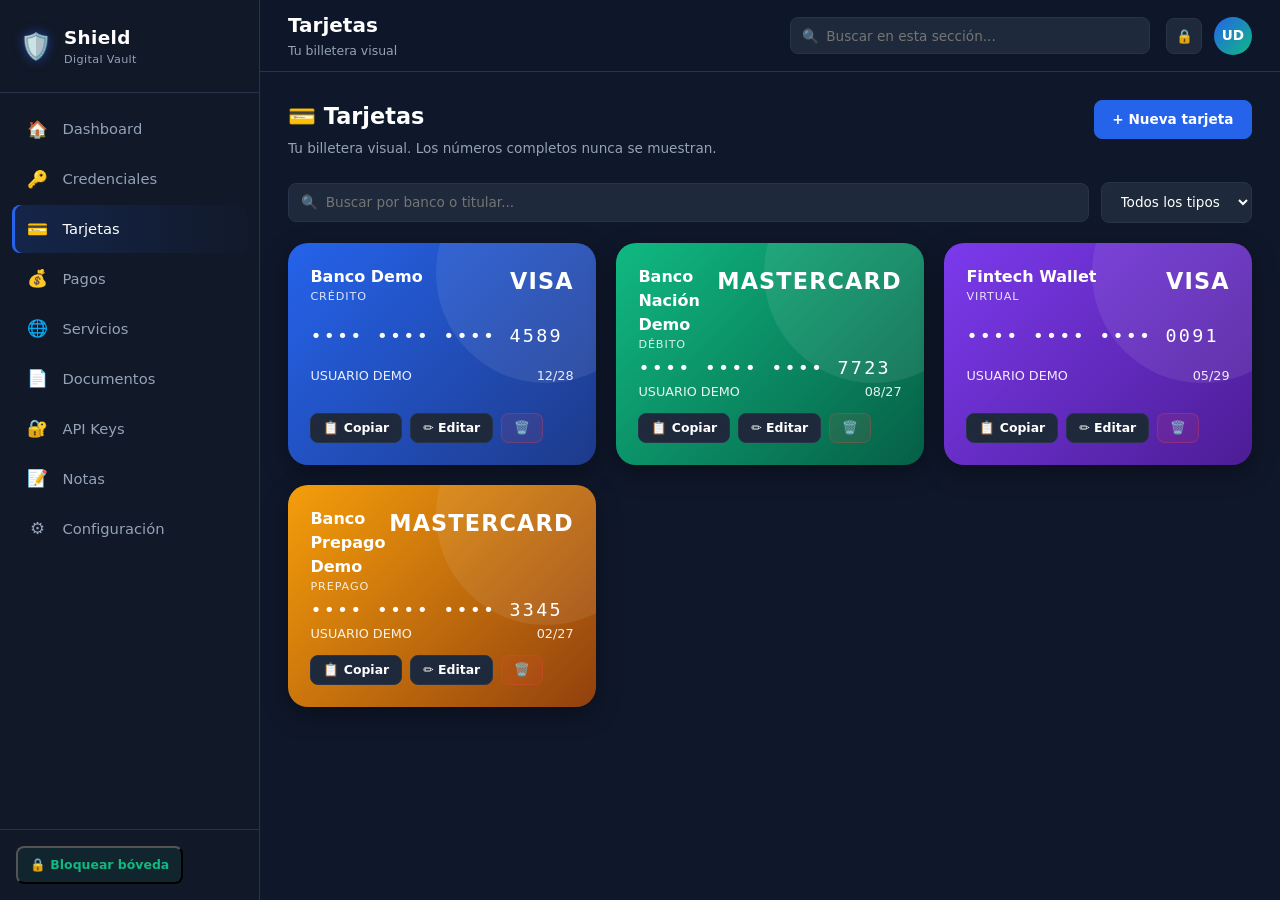
==== pages/cards.html @ 7d4e26bd "up" ====
<!DOCTYPE html>
<html lang="es" data-page="cards">
<head>
<meta charset="UTF-8" />
<meta name="viewport" content="width=device-width, initial-scale=1.0" />
<title>Shield — Tarjetas</title>
<link rel="icon" href="data:,">
<link rel="stylesheet" href="../style.css" />
</head>
<body data-page="cards">
<script>window.BASE_PATH = "../";</script>

<div class="app">
  <div id="sidebar-root"></div>

  <div class="main">
    <div id="topbar-root"></div>

    <main class="content">
      <div class="page-header">
        <div>
          <h2>💳 Tarjetas</h2>
          <p>Tu billetera visual. Los números completos nunca se muestran.</p>
        </div>
        <button class="btn btn--primary" id="add-btn" type="button">+ Nueva tarjeta</button>
      </div>

      <div class="toolbar">
        <div class="toolbar__search">
          <input type="search" id="search-input" placeholder="Buscar por banco o titular..." autocomplete="off" />
        </div>
        <select class="select" id="type-filter">
          <option value="">Todos los tipos</option>
          <option value="credit">Crédito</option>
          <option value="debit">Débito</option>
          <option value="virtual">Virtual</option>
          <option value="prepaid">Prepago</option>
        </select>
      </div>

      <div class="wallet-grid" id="wallet-grid"></div>
    </main>
  </div>
</div>

<!-- Modal: crear/editar tarjeta -->
<div class="modal-overlay" id="card-modal">
  <div class="modal">
    <div class="modal__header">
      <h3 id="modal-title">Nueva tarjeta</h3>
      <button class="icon-btn" data-modal-close type="button">✕</button>
    </div>
    <form id="card-form">
      <div class="modal__body">
        <div class="form-grid">
          <div class="form-field form-field--full">
            <label for="f-bank">Nombre de tarjeta / Banco</label>
            <input type="text" id="f-bank" required placeholder="Ej. Banco Demo" />
          </div>
          <div class="form-field">
            <label for="f-type">Tipo</label>
            <select id="f-type">
              <option value="credit">Crédito</option>
              <option value="debit">Débito</option>
              <option value="virtual">Virtual</option>
              <option value="prepaid">Prepago</option>
            </select>
          </div>
          <div class="form-field">
            <label for="f-brand">Marca</label>
            <input type="text" id="f-brand" placeholder="VISA / MASTERCARD" />
          </div>
          <div class="form-field">
            <label for="f-holder">Titular</label>
            <input type="text" id="f-holder" required />
          </div>
          <div class="form-field">
            <label for="f-last4">Últimos 4 dígitos</label>
            <input type="text" id="f-last4" maxlength="4" pattern="\d{4}" required placeholder="0000" />
          </div>
          <div class="form-field">
            <label for="f-expiration">Fecha vencimiento</label>
            <input type="text" id="f-expiration" placeholder="MM/AA" required />
          </div>
          <div class="form-field">
            <label for="f-color">Color</label>
            <select id="f-color">
              <option value="blue">Azul</option>
              <option value="green">Verde</option>
              <option value="purple">Morado</option>
              <option value="dark">Oscuro</option>
              <option value="orange">Naranja</option>
            </select>
          </div>
          <div class="form-field form-field--full">
            <label for="f-notes">Notas</label>
            <textarea id="f-notes"></textarea>
          </div>
        </div>
      </div>
      <div class="modal__footer">
        <button type="button" class="btn" data-modal-close>Cancelar</button>
        <button type="submit" class="btn btn--primary">Guardar</button>
      </div>
    </form>
  </div>
</div>

<div id="toast-root"></div>

<script type="module" src="../js/layout.js"></script>
<script type="module" src="../app.js"></script>
<script type="module" src="../js/cards.js"></script>
</body>
</html>
---- style.css ----
/* ==========================================================================
   Shield — Digital Vault Template
   Design system: dark theme, modular CSS, no frameworks
   ========================================================================== */

:root {
  /* Colors (from spec) */
  --bg: #0F172A;
  --sidebar: #111827;
  --card: #1E293B;
  --primary: #2563EB;
  --primary-hover: #3B82F6;
  --security: #10B981;
  --warning: #F59E0B;
  --danger: #EF4444;
  --text: #FFFFFF;
  --text-muted: #94A3B8;
  --text-dim: #64748B;
  --border: #273449;
  --overlay: rgba(15, 23, 42, 0.85);

  /* Layout */
  --sidebar-width: 260px;
  --sidebar-width-collapsed: 76px;
  --topbar-height: 72px;
  --radius-sm: 8px;
  --radius-md: 14px;
  --radius-lg: 20px;
  --shadow-sm: 0 2px 8px rgba(0, 0, 0, 0.25);
  --shadow-md: 0 8px 24px rgba(0, 0, 0, 0.35);
  --transition: 180ms cubic-bezier(0.4, 0, 0.2, 1);
}

/* ---------- Reset ---------- */
* , *::before, *::after { box-sizing: border-box; }

html, body {
  margin: 0;
  padding: 0;
  height: 100%;
  overflow-x: hidden;
}

body {
  background: var(--bg);
  color: var(--text);
  font-family: "Segoe UI", Inter, system-ui, -apple-system, sans-serif;
  -webkit-font-smoothing: antialiased;
  line-height: 1.5;
}

h1, h2, h3, h4, p, ul, ol { margin: 0; }
ul { list-style: none; padding: 0; }
a { color: inherit; text-decoration: none; }
button { font-family: inherit; cursor: pointer; }
input, select, textarea { font-family: inherit; }
img, svg { display: block; max-width: 100%; }

::selection { background: var(--primary); color: #fff; }

/* Scrollbar */
::-webkit-scrollbar { width: 10px; height: 10px; }
::-webkit-scrollbar-track { background: transparent; }
::-webkit-scrollbar-thumb { background: var(--border); border-radius: 10px; }
::-webkit-scrollbar-thumb:hover { background: var(--text-dim); }

/* ---------- App shell ---------- */
.app {
  display: flex;
  min-height: 100vh;
}

/* ---------- Sidebar ---------- */
.sidebar {
  width: var(--sidebar-width);
  flex-shrink: 0;
  background: var(--sidebar);
  border-right: 1px solid var(--border);
  display: flex;
  flex-direction: column;
  position: sticky;
  top: 0;
  height: 100vh;
  transition: transform var(--transition), width var(--transition);
  z-index: 100;
}

.sidebar__brand {
  display: flex;
  align-items: center;
  gap: 0.75rem;
  padding: 1.5rem 1.25rem;
  border-bottom: 1px solid var(--border);
}

.sidebar__brand-icon {
  font-size: 1.6rem;
  filter: drop-shadow(0 0 6px rgba(37, 99, 235, 0.6));
}

.sidebar__brand-text {
  font-size: 1.15rem;
  font-weight: 700;
  letter-spacing: 0.02em;
}

.sidebar__brand-text small {
  display: block;
  font-size: 0.7rem;
  font-weight: 400;
  color: var(--text-muted);
}

.sidebar__nav {
  flex: 1;
  overflow-y: auto;
  padding: 0.75rem;
}

.sidebar__link {
  display: flex;
  align-items: center;
  gap: 0.85rem;
  padding: 0.7rem 0.9rem;
  border-radius: var(--radius-sm);
  color: var(--text-muted);
  font-size: 0.92rem;
  font-weight: 500;
  margin-bottom: 0.15rem;
  transition: background var(--transition), color var(--transition);
  white-space: nowrap;
}

.sidebar__link:hover {
  background: rgba(148, 163, 184, 0.08);
  color: var(--text);
}

.sidebar__link.is-active {
  background: linear-gradient(90deg, rgba(37, 99, 235, 0.18), rgba(37, 99, 235, 0.02));
  color: #fff;
  box-shadow: inset 3px 0 0 var(--primary);
}

.sidebar__link-icon { font-size: 1.05rem; width: 1.4rem; text-align: center; }

.sidebar__footer {
  padding: 1rem;
  border-top: 1px solid var(--border);
  font-size: 0.75rem;
  color: var(--text-dim);
}

.sidebar__lock {
  display: flex;
  align-items: center;
  gap: 0.5rem;
  padding: 0.6rem 0.75rem;
  border-radius: var(--radius-sm);
  background: rgba(16, 185, 129, 0.08);
  color: var(--security);
  font-size: 0.78rem;
  font-weight: 600;
}

/* ---------- Main area ---------- */
.main {
  flex: 1;
  min-width: 0;
  display: flex;
  flex-direction: column;
}

.topbar {
  height: var(--topbar-height);
  display: flex;
  align-items: center;
  justify-content: space-between;
  gap: 1rem;
  padding: 0 1.75rem;
  border-bottom: 1px solid var(--border);
  position: sticky;
  top: 0;
  background: rgba(15, 23, 42, 0.85);
  backdrop-filter: blur(10px);
  z-index: 50;
}

.topbar__menu-btn {
  display: none;
  background: transparent;
  border: none;
  color: var(--text);
  font-size: 1.3rem;
}

.topbar__title {
  min-width: 0;
  flex: 1 1 auto;
  overflow: hidden;
}

.topbar__title h1 {
  font-size: 1.25rem;
  font-weight: 700;
  white-space: nowrap;
  overflow: hidden;
  text-overflow: ellipsis;
}

.topbar__title p {
  font-size: 0.78rem;
  color: var(--text-muted);
  margin-top: 2px;
  white-space: nowrap;
  overflow: hidden;
  text-overflow: ellipsis;
}

.topbar__search {
  flex: 1;
  max-width: 360px;
  position: relative;
}

.topbar__search input {
  width: 100%;
  background: var(--card);
  border: 1px solid var(--border);
  border-radius: var(--radius-sm);
  padding: 0.6rem 0.9rem 0.6rem 2.2rem;
  color: var(--text);
  font-size: 0.85rem;
  outline: none;
  transition: border-color var(--transition);
}

.topbar__search input:focus { border-color: var(--primary); }

.topbar__search::before {
  content: "🔍";
  position: absolute;
  left: 0.75rem;
  top: 50%;
  transform: translateY(-50%);
  font-size: 0.85rem;
  opacity: 0.6;
}

.topbar__actions {
  display: flex;
  align-items: center;
  gap: 0.75rem;
  flex-shrink: 0;
}

.avatar {
  width: 38px;
  height: 38px;
  border-radius: 50%;
  background: linear-gradient(135deg, var(--primary), var(--security));
  display: flex;
  align-items: center;
  justify-content: center;
  font-weight: 700;
  font-size: 0.85rem;
}

.content {
  padding: 1.75rem;
  flex: 1;
}

/* ---------- Page header ---------- */
.page-header {
  display: flex;
  align-items: flex-start;
  justify-content: space-between;
  gap: 1rem;
  flex-wrap: wrap;
  margin-bottom: 1.5rem;
}

.page-header h2 {
  font-size: 1.4rem;
  font-weight: 700;
}

.page-header p {
  color: var(--text-muted);
  font-size: 0.85rem;
  margin-top: 0.25rem;
}

/* ---------- Buttons ---------- */
.btn {
  display: inline-flex;
  align-items: center;
  gap: 0.5rem;
  padding: 0.65rem 1.1rem;
  border-radius: var(--radius-sm);
  border: 1px solid transparent;
  font-size: 0.85rem;
  font-weight: 600;
  transition: transform var(--transition), background var(--transition), box-shadow var(--transition);
  background: var(--card);
  color: var(--text);
  border-color: var(--border);
}

.btn:hover { transform: translateY(-1px); box-shadow: var(--shadow-sm); }
.btn:active { transform: translateY(0); }

.btn--primary {
  background: var(--primary);
  border-color: var(--primary);
  color: #fff;
}
.btn--primary:hover { background: var(--primary-hover); }

.btn--danger {
  background: rgba(239, 68, 68, 0.1);
  border-color: rgba(239, 68, 68, 0.3);
  color: var(--danger);
}
.btn--danger:hover { background: rgba(239, 68, 68, 0.18); }

.btn--icon {
  padding: 0.5rem;
  width: 36px;
  height: 36px;
  justify-content: center;
}

.btn--sm { padding: 0.4rem 0.75rem; font-size: 0.78rem; }
.btn:disabled { opacity: 0.5; cursor: not-allowed; transform: none; }

/* ---------- Stat cards (Dashboard) ---------- */
.stats-grid {
  display: grid;
  grid-template-columns: repeat(auto-fit, minmax(200px, 1fr));
  gap: 1rem;
  margin-bottom: 1.75rem;
}

.stat-card {
  background: var(--card);
  border: 1px solid var(--border);
  border-radius: var(--radius-md);
  padding: 1.25rem;
  box-shadow: var(--shadow-sm);
  transition: transform var(--transition), box-shadow var(--transition);
}

.stat-card:hover { transform: translateY(-3px); box-shadow: var(--shadow-md); }

.stat-card__top {
  display: flex;
  align-items: center;
  justify-content: space-between;
  margin-bottom: 0.75rem;
}

.stat-card__icon {
  width: 42px;
  height: 42px;
  border-radius: var(--radius-sm);
  display: flex;
  align-items: center;
  justify-content: center;
  font-size: 1.2rem;
  background: rgba(37, 99, 235, 0.12);
}

.stat-card__value {
  font-size: 1.75rem;
  font-weight: 800;
}

.stat-card__label {
  color: var(--text-muted);
  font-size: 0.8rem;
  margin-top: 0.15rem;
}

/* ---------- Panels / sections ---------- */
.panel {
  background: var(--card);
  border: 1px solid var(--border);
  border-radius: var(--radius-md);
  padding: 1.25rem;
  box-shadow: var(--shadow-sm);
}

.panel + .panel { margin-top: 1.25rem; }

.panel__header {
  display: flex;
  align-items: center;
  justify-content: space-between;
  margin-bottom: 1rem;
}

.panel__header h3 { font-size: 1rem; font-weight: 700; }

.two-col {
  display: grid;
  grid-template-columns: 1.4fr 1fr;
  gap: 1.25rem;
}

/* ---------- Toolbar (search/filter row) ---------- */
.toolbar {
  display: flex;
  align-items: center;
  gap: 0.75rem;
  flex-wrap: wrap;
  margin-bottom: 1.25rem;
}

.toolbar__search {
  position: relative;
  flex: 1;
  min-width: 220px;
}

.toolbar__search input {
  width: 100%;
  background: var(--card);
  border: 1px solid var(--border);
  border-radius: var(--radius-sm);
  padding: 0.65rem 0.9rem 0.65rem 2.3rem;
  color: var(--text);
  font-size: 0.85rem;
  outline: none;
}

.toolbar__search input:focus { border-color: var(--primary); }

.toolbar__search::before {
  content: "🔍";
  position: absolute;
  left: 0.8rem;
  top: 50%;
  transform: translateY(-50%);
  opacity: 0.6;
  font-size: 0.85rem;
}

.select {
  background: var(--card);
  border: 1px solid var(--border);
  border-radius: var(--radius-sm);
  color: var(--text);
  padding: 0.65rem 0.9rem;
  font-size: 0.85rem;
  outline: none;
}

/* ---------- Grid of record cards ---------- */
.record-grid {
  display: grid;
  grid-template-columns: repeat(auto-fill, minmax(280px, 1fr));
  gap: 1rem;
}

.record-card {
  background: var(--card);
  border: 1px solid var(--border);
  border-radius: var(--radius-md);
  padding: 1.1rem;
  box-shadow: var(--shadow-sm);
  transition: transform var(--transition), box-shadow var(--transition);
  display: flex;
  flex-direction: column;
  gap: 0.65rem;
}

.record-card:hover { transform: translateY(-2px); box-shadow: var(--shadow-md); }

.record-card__head {
  display: flex;
  align-items: center;
  justify-content: space-between;
  gap: 0.5rem;
}

.record-card__title {
  display: flex;
  align-items: center;
  gap: 0.6rem;
  font-weight: 700;
  font-size: 0.95rem;
}

.record-card__badge {
  font-size: 0.68rem;
  font-weight: 700;
  padding: 0.2rem 0.55rem;
  border-radius: 999px;
  background: rgba(37, 99, 235, 0.15);
  color: #93C5FD;
  text-transform: uppercase;
  letter-spacing: 0.03em;
}

.record-card__badge--active { background: rgba(16, 185, 129, 0.15); color: #6EE7B7; }
.record-card__badge--inactive { background: rgba(148, 163, 184, 0.15); color: var(--text-muted); }

.record-card__row {
  display: flex;
  align-items: center;
  justify-content: space-between;
  font-size: 0.82rem;
  color: var(--text-muted);
  gap: 0.5rem;
}

.record-card__secret {
  font-family: "Consolas", monospace;
  color: var(--text);
  letter-spacing: 0.04em;
}

.record-card__actions {
  display: flex;
  gap: 0.5rem;
  margin-top: 0.35rem;
}

/* ---------- Wallet card (Tarjetas) ---------- */
.wallet-card {
  position: relative;
  border-radius: var(--radius-lg);
  padding: 1.4rem;
  color: #fff;
  min-height: 175px;
  display: flex;
  flex-direction: column;
  justify-content: space-between;
  overflow: hidden;
  box-shadow: var(--shadow-md);
  background: linear-gradient(135deg, var(--primary), #1E3A8A);
}

.wallet-card::after {
  content: "";
  position: absolute;
  width: 220px;
  height: 220px;
  border-radius: 50%;
  background: rgba(255, 255, 255, 0.08);
  right: -60px;
  top: -80px;
}

.wallet-card--blue { background: linear-gradient(135deg, #2563EB, #1E3A8A); }
.wallet-card--green { background: linear-gradient(135deg, #10B981, #065F46); }
.wallet-card--purple { background: linear-gradient(135deg, #7C3AED, #4C1D95); }
.wallet-card--dark { background: linear-gradient(135deg, #334155, #0F172A); }
.wallet-card--orange { background: linear-gradient(135deg, #F59E0B, #92400E); }

.wallet-card__top {
  display: flex;
  align-items: flex-start;
  justify-content: space-between;
  z-index: 1;
}

.wallet-card__bank { font-weight: 700; font-size: 1rem; }
.wallet-card__type { font-size: 0.7rem; opacity: 0.85; text-transform: uppercase; letter-spacing: 0.08em; }
.wallet-card__brand { font-size: 1.4rem; font-weight: 800; letter-spacing: 0.05em; }

.wallet-card__number {
  font-family: "Consolas", monospace;
  font-size: 1.15rem;
  letter-spacing: 0.12em;
  z-index: 1;
}

.wallet-card__bottom {
  display: flex;
  align-items: flex-end;
  justify-content: space-between;
  z-index: 1;
}

.wallet-card__holder { font-size: 0.8rem; opacity: 0.9; text-transform: uppercase; }
.wallet-card__exp { font-size: 0.8rem; opacity: 0.9; }

.wallet-card__actions {
  display: flex;
  gap: 0.5rem;
  margin-top: 0.75rem;
}

.wallet-grid {
  display: grid;
  grid-template-columns: repeat(auto-fill, minmax(300px, 1fr));
  gap: 1.25rem;
}

/* ---------- Secret / masked value ---------- */
.secret-field {
  display: flex;
  align-items: center;
  gap: 0.5rem;
}

.secret-field__value {
  font-family: "Consolas", monospace;
  background: rgba(148, 163, 184, 0.08);
  padding: 0.3rem 0.6rem;
  border-radius: var(--radius-sm);
  font-size: 0.82rem;
  flex: 1;
  overflow: hidden;
  text-overflow: ellipsis;
  white-space: nowrap;
}

.icon-btn {
  background: transparent;
  border: none;
  color: var(--text-muted);
  font-size: 0.95rem;
  padding: 0.25rem;
  border-radius: 6px;
  transition: color var(--transition), background var(--transition);
}
.icon-btn:hover { color: var(--text); background: rgba(148, 163, 184, 0.1); }

/* ---------- Security banner ---------- */
.security-banner {
  display: flex;
  align-items: center;
  gap: 0.6rem;
  background: rgba(16, 185, 129, 0.08);
  border: 1px solid rgba(16, 185, 129, 0.25);
  color: var(--security);
  padding: 0.75rem 1rem;
  border-radius: var(--radius-sm);
  font-size: 0.82rem;
  font-weight: 600;
  margin-bottom: 1.25rem;
}

.security-banner--warning {
  background: rgba(245, 158, 11, 0.08);
  border-color: rgba(245, 158, 11, 0.25);
  color: var(--warning);
}

/* ---------- Empty state ---------- */
.empty-state {
  text-align: center;
  padding: 3rem 1rem;
  color: var(--text-muted);
}
.empty-state__icon { font-size: 2.2rem; margin-bottom: 0.75rem; }
.empty-state h3 { color: var(--text); font-size: 1rem; margin-bottom: 0.35rem; }
.empty-state p { font-size: 0.85rem; }

/* ---------- Modal ---------- */
.modal-overlay {
  position: fixed;
  inset: 0;
  background: var(--overlay);
  backdrop-filter: blur(4px);
  display: flex;
  align-items: center;
  justify-content: center;
  z-index: 200;
  padding: 1rem;
  opacity: 0;
  pointer-events: none;
  transition: opacity var(--transition);
}

.modal-overlay.is-open { opacity: 1; pointer-events: auto; }

.modal {
  background: var(--card);
  border: 1px solid var(--border);
  border-radius: var(--radius-lg);
  width: 100%;
  max-width: 520px;
  max-height: 90vh;
  overflow-y: auto;
  box-shadow: var(--shadow-md);
  transform: translateY(12px) scale(0.98);
  transition: transform var(--transition);
}

.modal-overlay.is-open .modal { transform: translateY(0) scale(1); }

.modal__header {
  display: flex;
  align-items: center;
  justify-content: space-between;
  padding: 1.1rem 1.25rem;
  border-bottom: 1px solid var(--border);
}

.modal__header h3 { font-size: 1.05rem; font-weight: 700; }

.modal__body { padding: 1.25rem; }
.modal__footer {
  display: flex;
  justify-content: flex-end;
  gap: 0.65rem;
  padding: 1rem 1.25rem;
  border-top: 1px solid var(--border);
}

/* ---------- Forms ---------- */
.form-grid {
  display: grid;
  grid-template-columns: 1fr 1fr;
  gap: 1rem;
}

.form-field { display: flex; flex-direction: column; gap: 0.4rem; }
.form-field--full { grid-column: 1 / -1; }

.form-field label {
  font-size: 0.78rem;
  font-weight: 600;
  color: var(--text-muted);
}

.form-field input,
.form-field select,
.form-field textarea {
  background: var(--bg);
  border: 1px solid var(--border);
  border-radius: var(--radius-sm);
  padding: 0.65rem 0.8rem;
  color: var(--text);
  font-size: 0.85rem;
  outline: none;
  transition: border-color var(--transition);
}

.form-field input:focus,
.form-field select:focus,
.form-field textarea:focus { border-color: var(--primary); }

.form-field textarea { resize: vertical; min-height: 70px; }

.form-hint { font-size: 0.72rem; color: var(--text-dim); }

/* ---------- Toast ---------- */
#toast-root {
  position: fixed;
  bottom: 1.25rem;
  right: 1.25rem;
  display: flex;
  flex-direction: column;
  gap: 0.6rem;
  z-index: 300;
}

.toast {
  background: var(--card);
  border: 1px solid var(--border);
  border-left: 4px solid var(--primary);
  border-radius: var(--radius-sm);
  padding: 0.75rem 1rem;
  font-size: 0.82rem;
  box-shadow: var(--shadow-md);
  min-width: 220px;
  animation: toast-in 220ms ease-out;
}

.toast--success { border-left-color: var(--security); }
.toast--warning { border-left-color: var(--warning); }
.toast--danger { border-left-color: var(--danger); }

@keyframes toast-in {
  from { opacity: 0; transform: translateY(8px); }
  to { opacity: 1; transform: translateY(0); }
}

/* ---------- Lock overlay (simulated) ---------- */
.lock-overlay {
  position: fixed;
  inset: 0;
  background: var(--bg);
  z-index: 500;
  display: flex;
  align-items: center;
  justify-content: center;
  flex-direction: column;
  gap: 1rem;
  opacity: 0;
  pointer-events: none;
  transition: opacity var(--transition);
}
.lock-overlay.is-open { opacity: 1; pointer-events: auto; }
.lock-overlay__icon { font-size: 3rem; }
.lock-overlay p { color: var(--text-muted); font-size: 0.9rem; }

/* ---------- Utility ---------- */
.mt-1 { margin-top: 0.5rem; }
.mt-2 { margin-top: 1rem; }
.text-muted { color: var(--text-muted); }
.text-center { text-align: center; }
.flex { display: flex; align-items: center; }
.gap-1 { gap: 0.5rem; }
.gap-2 { gap: 1rem; }
.hidden { display: none !important; }

/* ---------- Responsive ---------- */
@media (max-width: 1024px) {
  .two-col { grid-template-columns: 1fr; }
}

@media (max-width: 860px) {
  .sidebar {
    position: fixed;
    left: 0;
    top: 0;
    transform: translateX(-100%);
    box-shadow: var(--shadow-md);
  }
  .sidebar.is-open { transform: translateX(0); }
  .topbar__menu-btn { display: block; }
  .topbar__search { display: none; }
  .form-grid { grid-template-columns: 1fr; }
}

@media (max-width: 520px) {
  .content { padding: 1.1rem; }
  .stats-grid { grid-template-columns: repeat(2, 1fr); }
}
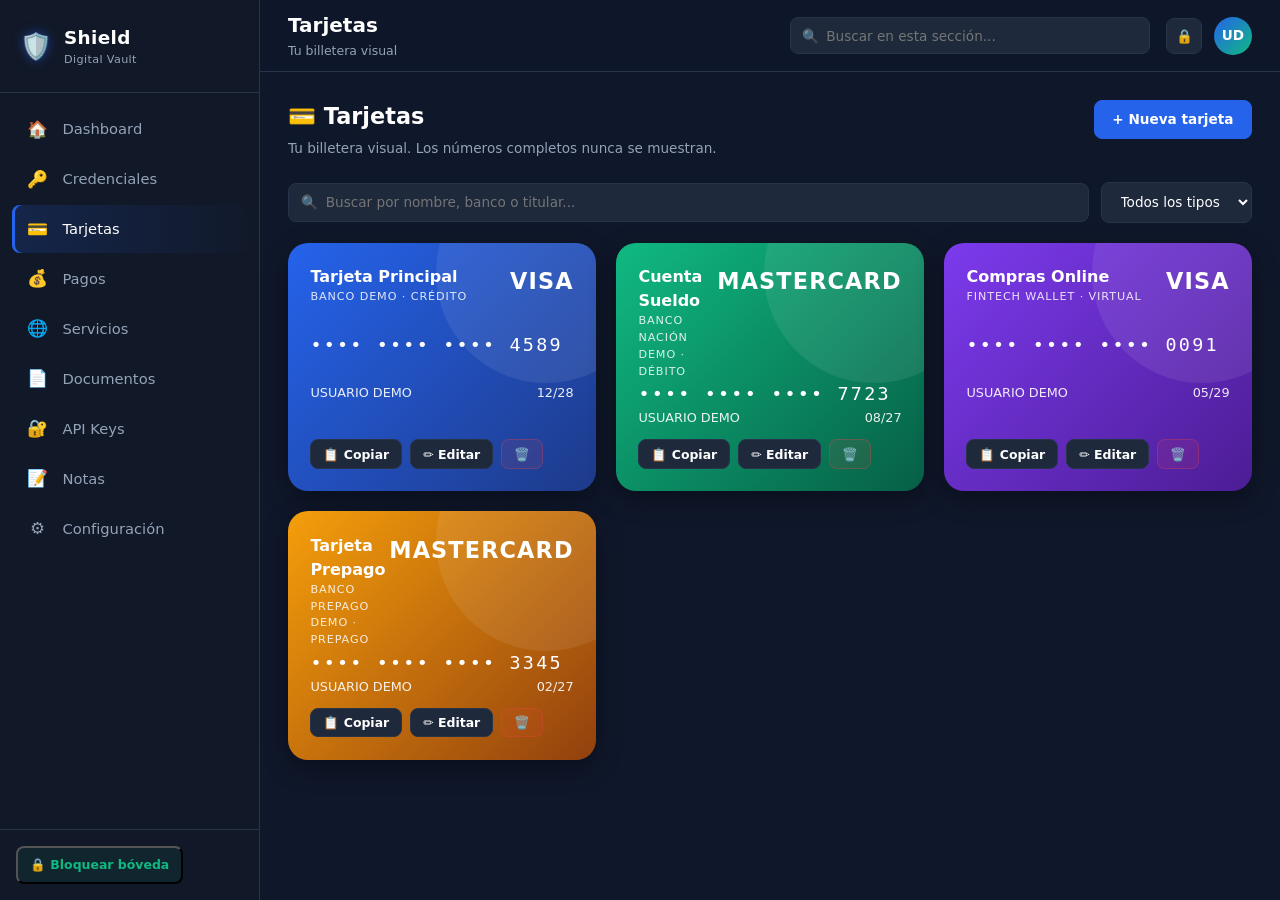
==== commit 790eecda: "up" ====
--- a/pages/cards.html
+++ b/pages/cards.html
@@ -27,7 +27,7 @@
 
       <div class="toolbar">
         <div class="toolbar__search">
-          <input type="search" id="search-input" placeholder="Buscar por banco o titular..." autocomplete="off" />
+          <input type="search" id="search-input" placeholder="Buscar por nombre, banco o titular..." autocomplete="off" />
         </div>
         <select class="select" id="type-filter">
           <option value="">Todos los tipos</option>
@@ -53,8 +53,12 @@
     <form id="card-form">
       <div class="modal__body">
         <div class="form-grid">
-          <div class="form-field form-field--full">
-            <label for="f-bank">Nombre de tarjeta / Banco</label>
+          <div class="form-field">
+            <label for="f-name">Nombre de tarjeta</label>
+            <input type="text" id="f-name" required placeholder="Ej. Tarjeta Principal" />
+          </div>
+          <div class="form-field">
+            <label for="f-bank">Banco</label>
             <input type="text" id="f-bank" required placeholder="Ej. Banco Demo" />
           </div>
           <div class="form-field">
